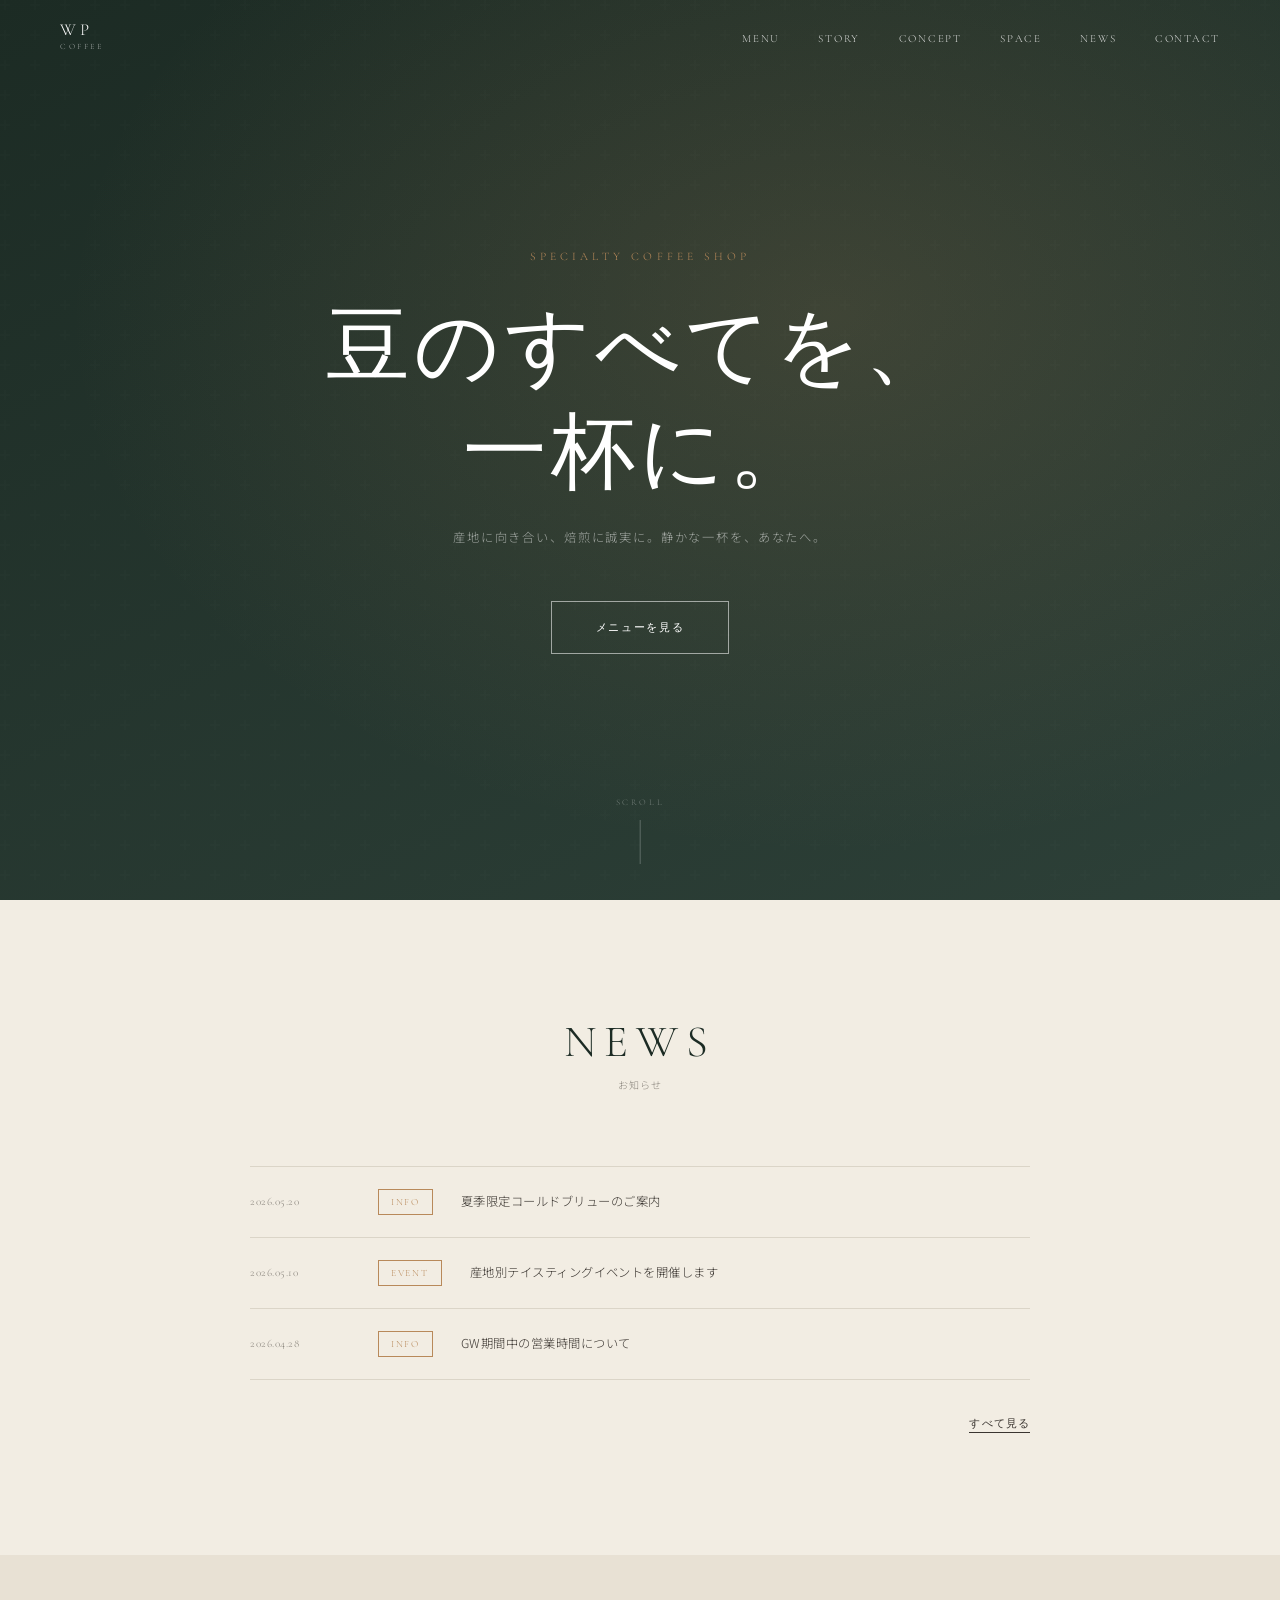
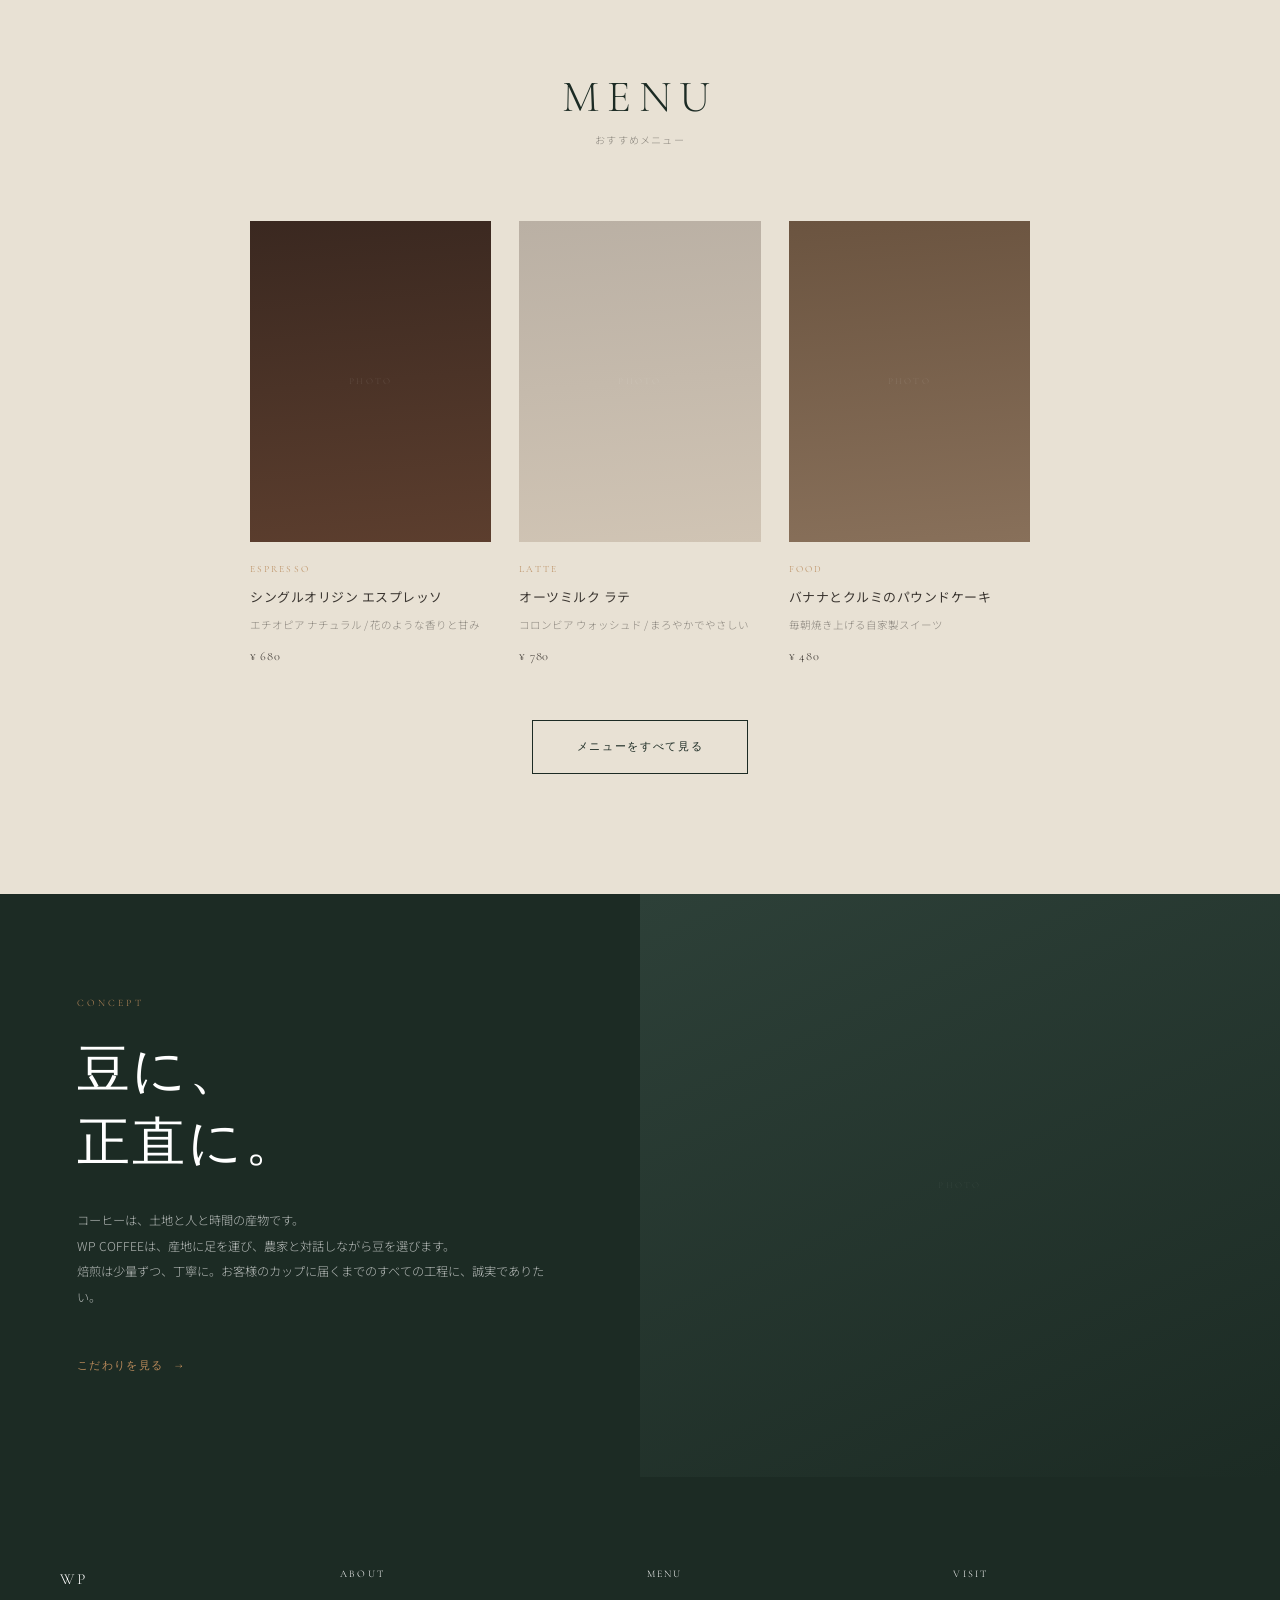
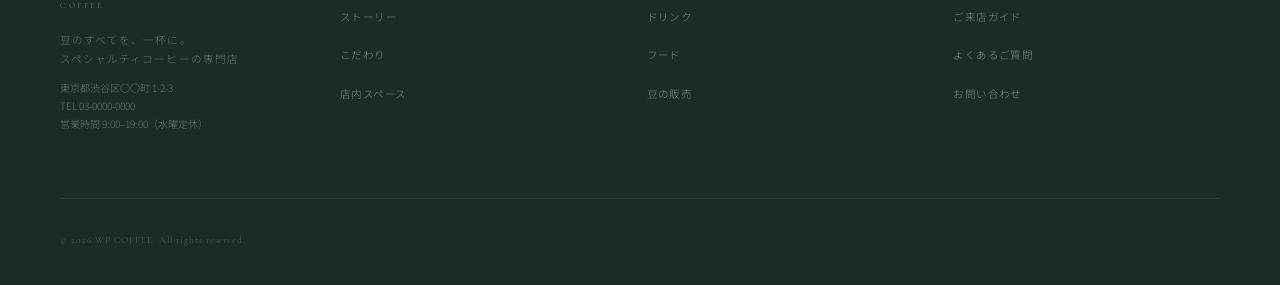
==== 静的デモサイト/wp-coffee/index.html @ 701dd7ac "init" ====
<!DOCTYPE html>
<html lang="ja">
<head>
  <meta charset="UTF-8">
  <meta name="viewport" content="width=device-width, initial-scale=1.0">
  <title>WP COFFEE</title>
  <link rel="stylesheet" href="css/style.css">
</head>
<body>

<!-- ============================================================
     HEADER
============================================================ -->
<header class="site-header">
  <a class="site-logo" href="index.html">
    WP
    <span class="site-logo__sub">COFFEE</span>
  </a>
  <nav class="site-nav">
    <ul class="site-nav__items">
      <li><a href="menu.html">MENU</a></li>
      <li><a href="story.html">STORY</a></li>
      <li><a href="concept.html">CONCEPT</a></li>
      <li><a href="space.html">SPACE</a></li>
      <li><a href="news.html">NEWS</a></li>
      <li><a href="contact.html">CONTACT</a></li>
    </ul>
  </nav>
</header>

<main>

  <!-- ============================================================
       HERO
  ============================================================ -->
  <section class="block-hero">
    <div class="block-hero__body">
      <p class="block-hero__eyebrow">SPECIALTY COFFEE SHOP</p>
      <h1 class="block-hero__title">豆のすべてを、<br>一杯に。</h1>
      <p class="block-hero__sub">産地に向き合い、焙煎に誠実に。静かな一杯を、あなたへ。</p>
      <a class="btn btn--light" href="menu.html">メニューを見る</a>
    </div>
    <p class="block-hero__scroll">SCROLL</p>
  </section>

  <!-- ============================================================
       NEWS
  ============================================================ -->
  <section class="block-news">
    <div class="container">
      <header class="section-head">
        <h2 class="section-head__en">NEWS</h2>
        <p class="section-head__ja">お知らせ</p>
      </header>
      <ul class="news-list">
        <li class="news-item">
          <a class="news-item__link" href="news-single.html">
            <time class="news-item__date" datetime="2026-05-20">2026.05.20</time>
            <span class="news-item__tag">INFO</span>
            <span class="news-item__title">夏季限定コールドブリューのご案内</span>
          </a>
        </li>
        <li class="news-item">
          <a class="news-item__link" href="news-single.html">
            <time class="news-item__date" datetime="2026-05-10">2026.05.10</time>
            <span class="news-item__tag">EVENT</span>
            <span class="news-item__title">産地別テイスティングイベントを開催します</span>
          </a>
        </li>
        <li class="news-item">
          <a class="news-item__link" href="news-single.html">
            <time class="news-item__date" datetime="2026-04-28">2026.04.28</time>
            <span class="news-item__tag">INFO</span>
            <span class="news-item__title">GW期間中の営業時間について</span>
          </a>
        </li>
      </ul>
      <p class="more-link"><a href="news.html">すべて見る</a></p>
    </div>
  </section>

  <!-- ============================================================
       FEATURED MENU
  ============================================================ -->
  <section class="block-menu">
    <div class="container">
      <header class="section-head">
        <h2 class="section-head__en">MENU</h2>
        <p class="section-head__ja">おすすめメニュー</p>
      </header>
      <ul class="menu-grid">
        <li class="menu-card">
          <a class="menu-card__link" href="menu-single.html">
            <figure class="menu-card__fig">
              <div class="ph">PHOTO</div>
            </figure>
            <div class="menu-card__body">
              <span class="menu-card__cat">ESPRESSO</span>
              <h3 class="menu-card__name">シングルオリジン エスプレッソ</h3>
              <p class="menu-card__desc">エチオピア ナチュラル / 花のような香りと甘み</p>
              <p class="menu-card__price">¥ 680</p>
            </div>
          </a>
        </li>
        <li class="menu-card">
          <a class="menu-card__link" href="menu-single.html">
            <figure class="menu-card__fig">
              <div class="ph">PHOTO</div>
            </figure>
            <div class="menu-card__body">
              <span class="menu-card__cat">LATTE</span>
              <h3 class="menu-card__name">オーツミルク ラテ</h3>
              <p class="menu-card__desc">コロンビア ウォッシュド / まろやかでやさしい</p>
              <p class="menu-card__price">¥ 780</p>
            </div>
          </a>
        </li>
        <li class="menu-card">
          <a class="menu-card__link" href="menu-single.html">
            <figure class="menu-card__fig">
              <div class="ph">PHOTO</div>
            </figure>
            <div class="menu-card__body">
              <span class="menu-card__cat">FOOD</span>
              <h3 class="menu-card__name">バナナとクルミのパウンドケーキ</h3>
              <p class="menu-card__desc">毎朝焼き上げる自家製スイーツ</p>
              <p class="menu-card__price">¥ 480</p>
            </div>
          </a>
        </li>
      </ul>
      <div class="cta-wrap">
        <a class="btn btn--dark" href="menu.html">メニューをすべて見る</a>
      </div>
    </div>
  </section>

  <!-- ============================================================
       CONCEPT TEASER
  ============================================================ -->
  <section class="block-concept">
    <div class="block-concept__text">
      <p class="block-concept__label">CONCEPT</p>
      <h2 class="block-concept__title">豆に、<br>正直に。</h2>
      <p class="block-concept__body">
        コーヒーは、土地と人と時間の産物です。<br>
        WP COFFEEは、産地に足を運び、農家と対話しながら豆を選びます。<br>
        焙煎は少量ずつ、丁寧に。お客様のカップに届くまでのすべての工程に、誠実でありたい。
      </p>
      <a class="arrow-link block-concept__link" href="concept.html">こだわりを見る</a>
    </div>
    <div class="block-concept__visual">
      <div class="ph">PHOTO</div>
    </div>
  </section>

</main>

<!-- ============================================================
     FOOTER
============================================================ -->
<footer class="site-footer">
  <div class="footer-inner">
    <div class="footer-brand">
      <p class="footer-logo">
        WP
        <span class="footer-logo__sub">COFFEE</span>
      </p>
      <p class="footer-tagline">豆のすべてを、一杯に。<br>スペシャルティコーヒーの専門店</p>
      <address class="footer-address">
        東京都渋谷区〇〇町 1-2-3<br>
        TEL 03-0000-0000<br>
        営業時間 9:00–19:00（水曜定休）
      </address>
    </div>
    <nav class="footer-nav-grid">
      <div class="footer-nav-group">
        <p class="footer-nav-group__heading">ABOUT</p>
        <ul class="footer-nav-group__items">
          <li><a href="story.html">ストーリー</a></li>
          <li><a href="concept.html">こだわり</a></li>
          <li><a href="space.html">店内スペース</a></li>
        </ul>
      </div>
      <div class="footer-nav-group">
        <p class="footer-nav-group__heading">MENU</p>
        <ul class="footer-nav-group__items">
          <li><a href="menu.html">ドリンク</a></li>
          <li><a href="menu.html">フード</a></li>
          <li><a href="menu.html">豆の販売</a></li>
        </ul>
      </div>
      <div class="footer-nav-group">
        <p class="footer-nav-group__heading">VISIT</p>
        <ul class="footer-nav-group__items">
          <li><a href="visit.html">ご来店ガイド</a></li>
          <li><a href="faq.html">よくあるご質問</a></li>
          <li><a href="contact.html">お問い合わせ</a></li>
        </ul>
      </div>
    </nav>
  </div>
  <p class="footer-copy">© 2026 WP COFFEE. All rights reserved.</p>
</footer>

</body>
</html>
---- 静的デモサイト/wp-coffee/css/style.css ----
@charset "utf-8";

@import url('https://fonts.googleapis.com/css2?family=Cormorant+Garamond:ital,wght@0,300;0,400;0,500;1,300;1,400&family=Noto+Sans+JP:wght@300;400&display=swap');

/* =============================================
   TOKENS
============================================= */
:root {
  --c-dark:        #1c2b24;
  --c-dark-mid:    #2d4038;
  --c-cream:       #f2ede3;
  --c-cream-dark:  #e8e1d4;
  --c-accent:      #b8895a;
  --c-text:        #3a3530;
  --c-muted:       #8a857d;
  --c-border:      #dbd5c8;
  --c-white:       #ffffff;

  --f-display: 'Cormorant Garamond', Georgia, serif;
  --f-sans:    'Noto Sans JP', sans-serif;

  --w-content: 900px;
  --w-wide:    1200px;

  --space-section: clamp(80px, 10vw, 120px);
  --space-side:    clamp(24px, 5vw, 60px);
}

/* =============================================
   RESET
============================================= */
*, *::before, *::after { box-sizing: border-box; margin: 0; padding: 0; }
html { font-size: clamp(14px, 1vw, 15px); scroll-behavior: smooth; }
body {
  font-family: var(--f-sans);
  color: var(--c-text);
  background: var(--c-cream);
  line-height: 1.9;
  font-weight: 300;
  -webkit-font-smoothing: antialiased;
}
img  { display: block; width: 100%; height: 100%; object-fit: cover; }
ul   { list-style: none; }
a    { color: inherit; text-decoration: none; }
figure { margin: 0; }

/* =============================================
   LAYOUT UTILITIES
============================================= */
.container {
  max-width: var(--w-content);
  margin-inline: auto;
  padding-inline: var(--space-side);
}
.container--wide {
  max-width: var(--w-wide);
  margin-inline: auto;
  padding-inline: var(--space-side);
}

/* =============================================
   SECTION HEADING
============================================= */
.section-head {
  text-align: center;
  margin-bottom: clamp(48px, 7vw, 72px);
}
.section-head__en {
  font-family: var(--f-display);
  font-weight: 300;
  font-size: clamp(2.2rem, 4.5vw, 3.2rem);
  letter-spacing: 0.18em;
  color: var(--c-dark);
  line-height: 1;
}
.section-head__ja {
  font-size: 0.72rem;
  letter-spacing: 0.12em;
  color: var(--c-muted);
  margin-top: 10px;
}

/* =============================================
   BUTTONS
============================================= */
.btn {
  display: inline-block;
  padding: 15px 44px;
  font-family: var(--f-display);
  font-size: 0.8rem;
  letter-spacing: 0.15em;
  border: 1px solid currentColor;
  transition: background 0.3s, color 0.3s;
  cursor: pointer;
}
.btn--light {
  color: var(--c-white);
  border-color: rgba(255,255,255,0.55);
}
.btn--light:hover { background: var(--c-white); color: var(--c-dark); }

.btn--dark { color: var(--c-dark); }
.btn--dark:hover { background: var(--c-dark); color: var(--c-cream); }

.arrow-link {
  font-family: var(--f-display);
  font-size: 0.82rem;
  letter-spacing: 0.12em;
  display: inline-flex;
  align-items: center;
  gap: 12px;
  transition: gap 0.3s;
}
.arrow-link::after { content: '→'; }
.arrow-link:hover  { gap: 20px; }

/* =============================================
   IMAGE PLACEHOLDER (remove when real photos)
============================================= */
.ph {
  width: 100%;
  height: 100%;
  display: flex;
  align-items: center;
  justify-content: center;
  font-family: var(--f-display);
  font-size: 0.65rem;
  letter-spacing: 0.25em;
}

/* =============================================
   SITE HEADER
============================================= */
.site-header {
  position: fixed;
  inset-block-start: 0;
  inset-inline: 0;
  z-index: 100;
  padding: 22px var(--space-side);
  display: flex;
  align-items: center;
  justify-content: space-between;
  background: transparent;
  transition: background 0.4s;
}
.site-header.is-filled {
  background: rgba(28,43,36,0.95);
  backdrop-filter: blur(8px);
}

.site-logo {
  font-family: var(--f-display);
  font-weight: 300;
  font-size: 1.2rem;
  letter-spacing: 0.22em;
  color: var(--c-white);
  line-height: 1;
}
.site-logo__sub {
  font-size: 0.58rem;
  letter-spacing: 0.32em;
  display: block;
  margin-top: 3px;
  opacity: 0.6;
}

.site-nav__items {
  display: flex;
  gap: clamp(20px, 3vw, 44px);
}
.site-nav__items a {
  font-family: var(--f-display);
  font-size: 0.78rem;
  letter-spacing: 0.16em;
  color: rgba(255,255,255,0.82);
  transition: color 0.2s;
}
.site-nav__items a:hover { color: var(--c-white); }

/* =============================================
   HERO
============================================= */
.block-hero {
  height: 100svh;
  min-height: 620px;
  background: linear-gradient(155deg, var(--c-dark) 0%, var(--c-dark-mid) 100%);
  position: relative;
  display: grid;
  place-items: center;
  text-align: center;
  color: var(--c-white);
  overflow: hidden;
}
.block-hero::before {
  content: '';
  position: absolute;
  inset: 0;
  background: radial-gradient(ellipse at 65% 35%, rgba(184,137,90,0.18) 0%, transparent 65%);
  pointer-events: none;
}
.block-hero::after {
  content: '';
  position: absolute;
  inset: 0;
  background: url("data:image/svg+xml,%3Csvg width='60' height='60' viewBox='0 0 60 60' xmlns='http://www.w3.org/2000/svg'%3E%3Cg fill='none' fill-rule='evenodd'%3E%3Cg fill='%23ffffff' fill-opacity='0.015'%3E%3Cpath d='M36 34v-4h-2v4h-4v2h4v4h2v-4h4v-2h-4zm0-30V0h-2v4h-4v2h4v4h2V6h4V4h-4zM6 34v-4H4v4H0v2h4v4h2v-4h4v-2H6zM6 4V0H4v4H0v2h4v4h2V6h4V4H6z'/%3E%3C/g%3E%3C/g%3E%3C/svg%3E");
  pointer-events: none;
  opacity: 0.6;
}

.block-hero__body {
  position: relative;
  z-index: 1;
  padding: 0 var(--space-side);
}
.block-hero__eyebrow {
  font-family: var(--f-display);
  font-size: clamp(0.7rem, 1.5vw, 0.82rem);
  letter-spacing: 0.35em;
  color: var(--c-accent);
  margin-bottom: 28px;
}
.block-hero__title {
  font-family: var(--f-display);
  font-size: clamp(3rem, 8vw, 6rem);
  font-weight: 300;
  letter-spacing: 0.05em;
  line-height: 1.25;
  margin-bottom: 20px;
}
.block-hero__sub {
  font-size: clamp(0.75rem, 1.5vw, 0.88rem);
  font-weight: 300;
  letter-spacing: 0.15em;
  color: rgba(255,255,255,0.55);
  margin-bottom: 52px;
}

.block-hero__scroll {
  position: absolute;
  bottom: 36px;
  left: 50%;
  translate: -50% 0;
  font-family: var(--f-display);
  font-size: 0.62rem;
  letter-spacing: 0.3em;
  color: rgba(255,255,255,0.35);
  display: flex;
  flex-direction: column;
  align-items: center;
  gap: 10px;
}
.block-hero__scroll::after {
  content: '';
  width: 1px;
  height: 44px;
  background: rgba(255,255,255,0.25);
}

/* =============================================
   NEWS
============================================= */
.block-news {
  padding-block: var(--space-section);
  background: var(--c-cream);
}
.news-list { border-top: 1px solid var(--c-border); }
.news-item  { border-bottom: 1px solid var(--c-border); }

.news-item__link {
  display: grid;
  grid-template-columns: 100px auto 1fr;
  align-items: center;
  gap: 28px;
  padding: 22px 0;
  transition: opacity 0.25s;
}
.news-item__link:hover { opacity: 0.55; }

.news-item__date {
  font-family: var(--f-display);
  font-size: 0.8rem;
  letter-spacing: 0.05em;
  color: var(--c-muted);
}
.news-item__tag {
  font-family: var(--f-display);
  font-size: 0.68rem;
  letter-spacing: 0.18em;
  color: var(--c-accent);
  border: 1px solid var(--c-accent);
  padding: 3px 12px;
  white-space: nowrap;
}
.news-item__title {
  font-size: 0.88rem;
  font-weight: 300;
  letter-spacing: 0.04em;
}
.block-news .more-link {
  margin-top: 28px;
  text-align: right;
}
.block-news .more-link a {
  font-family: var(--f-display);
  font-size: 0.8rem;
  letter-spacing: 0.1em;
  border-bottom: 1px solid var(--c-text);
  padding-bottom: 2px;
  transition: opacity 0.2s;
}
.block-news .more-link a:hover { opacity: 0.55; }

/* =============================================
   FEATURED MENU
============================================= */
.block-menu {
  padding-block: var(--space-section);
  background: var(--c-cream-dark);
}
.menu-grid {
  display: grid;
  grid-template-columns: repeat(3, 1fr);
  gap: 28px;
}
.menu-card__link { display: block; }

.menu-card__fig {
  aspect-ratio: 3 / 4;
  overflow: hidden;
  margin-bottom: 18px;
  transition: opacity 0.35s;
}
.menu-card__link:hover .menu-card__fig { opacity: 0.85; }

.menu-card:nth-child(1) .menu-card__fig { background: linear-gradient(175deg,#3a2820 0%,#5c3e2e 100%); }
.menu-card:nth-child(2) .menu-card__fig { background: linear-gradient(175deg,#bab0a4 0%,#d0c4b4 100%); }
.menu-card:nth-child(3) .menu-card__fig { background: linear-gradient(175deg,#6b5440 0%,#88705a 100%); }
.menu-card .ph { color: rgba(255,255,255,0.12); }

.menu-card__cat {
  font-family: var(--f-display);
  font-size: 0.68rem;
  letter-spacing: 0.22em;
  color: var(--c-accent);
  display: block;
  margin-bottom: 8px;
}
.menu-card__name {
  font-size: 0.92rem;
  font-weight: 400;
  letter-spacing: 0.04em;
  line-height: 1.6;
  margin-bottom: 8px;
}
.menu-card__desc {
  font-size: 0.75rem;
  color: var(--c-muted);
  margin-bottom: 10px;
}
.menu-card__price {
  font-family: var(--f-display);
  font-size: 0.88rem;
  letter-spacing: 0.06em;
}

.block-menu .cta-wrap {
  text-align: center;
  margin-top: 52px;
}

/* =============================================
   CONCEPT TEASER
============================================= */
.block-concept {
  display: grid;
  grid-template-columns: 1fr 1fr;
  min-height: 580px;
}
.block-concept__text {
  background: var(--c-dark);
  color: var(--c-white);
  padding: clamp(64px, 8vw, 100px) clamp(48px, 6vw, 88px);
  display: flex;
  flex-direction: column;
  justify-content: center;
}
.block-concept__label {
  font-family: var(--f-display);
  font-size: 0.7rem;
  letter-spacing: 0.32em;
  color: var(--c-accent);
  margin-bottom: 24px;
}
.block-concept__title {
  font-family: var(--f-display);
  font-size: clamp(2.2rem, 4.5vw, 3.8rem);
  font-weight: 300;
  line-height: 1.35;
  letter-spacing: 0.05em;
  margin-bottom: 28px;
}
.block-concept__body {
  font-size: 0.875rem;
  font-weight: 300;
  line-height: 2.1;
  color: rgba(255,255,255,0.68);
  margin-bottom: 44px;
}
.block-concept__link {
  color: var(--c-accent);
}
.block-concept__visual {
  background: linear-gradient(155deg, #2d4038 0%, #1c2b24 100%);
  position: relative;
}
.block-concept__visual .ph { color: rgba(255,255,255,0.07); }

/* =============================================
   SITE FOOTER
============================================= */
.site-footer {
  background: var(--c-dark);
  color: rgba(255,255,255,0.55);
  padding: clamp(64px, 8vw, 88px) var(--space-side) 36px;
}
.footer-inner {
  max-width: var(--w-wide);
  margin-inline: auto;
  display: grid;
  grid-template-columns: 220px 1fr;
  gap: 60px;
  padding-bottom: 64px;
  border-bottom: 1px solid rgba(255,255,255,0.08);
  margin-bottom: 32px;
}
.footer-logo {
  font-family: var(--f-display);
  font-weight: 300;
  font-size: 1.1rem;
  letter-spacing: 0.22em;
  color: var(--c-white);
}
.footer-logo__sub {
  font-size: 0.58rem;
  letter-spacing: 0.32em;
  display: block;
  margin-top: 4px;
  color: rgba(255,255,255,0.4);
}
.footer-tagline {
  font-size: 0.75rem;
  letter-spacing: 0.1em;
  color: rgba(255,255,255,0.35);
  margin-top: 18px;
  line-height: 1.8;
}
.footer-address {
  font-size: 0.72rem;
  color: rgba(255,255,255,0.35);
  margin-top: 10px;
  line-height: 1.8;
  font-style: normal;
}

.footer-nav-grid {
  display: grid;
  grid-template-columns: repeat(3, 1fr);
  gap: 40px;
  align-content: start;
}
.footer-nav-group__heading {
  font-family: var(--f-display);
  font-size: 0.72rem;
  letter-spacing: 0.22em;
  color: var(--c-white);
  margin-bottom: 18px;
}
.footer-nav-group__items li { margin-bottom: 12px; }
.footer-nav-group__items a {
  font-size: 0.75rem;
  letter-spacing: 0.04em;
  color: rgba(255,255,255,0.45);
  transition: color 0.2s;
}
.footer-nav-group__items a:hover { color: var(--c-white); }

.footer-copy {
  max-width: var(--w-wide);
  margin-inline: auto;
  font-family: var(--f-display);
  font-size: 0.68rem;
  letter-spacing: 0.1em;
  color: rgba(255,255,255,0.25);
}

/* =============================================
   PAGE BODY (text-heavy pages)
============================================= */
.page-body {
  padding-block: var(--space-section);
  background: var(--c-cream);
}
.page-body--alt { background: var(--c-cream-dark); }

.page-lead {
  font-family: var(--f-display);
  font-size: clamp(1.1rem, 2.5vw, 1.5rem);
  font-weight: 300;
  letter-spacing: 0.05em;
  line-height: 1.8;
  color: var(--c-dark);
  margin-bottom: 48px;
}
.page-text {
  font-size: 0.88rem;
  line-height: 2.2;
  font-weight: 300;
}
.page-text + .page-text { margin-top: 24px; }

/* =============================================
   INFO SECTIONS (visit / access)
============================================= */
.info-section { margin-bottom: 64px; }
.info-section:last-child { margin-bottom: 0; }
.info-section__heading {
  font-family: var(--f-display);
  font-size: 1.2rem;
  font-weight: 300;
  letter-spacing: 0.1em;
  color: var(--c-dark);
  border-bottom: 1px solid var(--c-border);
  padding-bottom: 12px;
  margin-bottom: 28px;
}
.info-section__heading span {
  font-size: 0.7rem;
  letter-spacing: 0.2em;
  color: var(--c-accent);
  margin-left: 16px;
}

/* =============================================
   CONTACT FORM
============================================= */
.form-block { max-width: 640px; margin-inline: auto; }
.form-row { margin-bottom: 32px; }
.form-label {
  display: block;
  font-family: var(--f-display);
  font-size: 0.75rem;
  letter-spacing: 0.18em;
  color: var(--c-dark);
  margin-bottom: 10px;
}
.form-label .required {
  color: var(--c-accent);
  font-size: 0.65rem;
  margin-left: 8px;
}
.form-input,
.form-textarea {
  width: 100%;
  padding: 14px 18px;
  background: var(--c-white);
  border: 1px solid var(--c-border);
  font-family: var(--f-sans);
  font-size: 0.88rem;
  font-weight: 300;
  color: var(--c-text);
  outline: none;
  transition: border-color 0.2s;
  -webkit-appearance: none;
}
.form-input:focus,
.form-textarea:focus { border-color: var(--c-dark); }
.form-textarea { resize: vertical; min-height: 180px; line-height: 1.8; }
.form-note {
  font-size: 0.75rem;
  color: var(--c-muted);
  line-height: 1.9;
  margin-bottom: 40px;
}
.form-submit { text-align: center; }

/* =============================================
   NEWS ARCHIVE
============================================= */
.pagination {
  display: flex;
  justify-content: center;
  gap: 8px;
  margin-top: 56px;
}
.pagination a,
.pagination span {
  font-family: var(--f-display);
  font-size: 0.82rem;
  letter-spacing: 0.1em;
  width: 40px;
  height: 40px;
  display: grid;
  place-items: center;
  border: 1px solid var(--c-border);
  transition: background 0.2s, color 0.2s;
}
.pagination a:hover { background: var(--c-dark); color: var(--c-white); border-color: var(--c-dark); }
.pagination .is-current { background: var(--c-dark); color: var(--c-white); border-color: var(--c-dark); }

/* =============================================
   NEWS SINGLE
============================================= */
.article-wrap {
  padding-block: var(--space-section);
  background: var(--c-cream);
}
.article-header {
  margin-bottom: 40px;
  padding-bottom: 32px;
  border-bottom: 1px solid var(--c-border);
}
.article-meta {
  display: flex;
  align-items: center;
  gap: 20px;
  margin-bottom: 16px;
}
.article-date {
  font-family: var(--f-display);
  font-size: 0.8rem;
  letter-spacing: 0.05em;
  color: var(--c-muted);
}
.article-cat {
  font-family: var(--f-display);
  font-size: 0.68rem;
  letter-spacing: 0.18em;
  color: var(--c-accent);
  border: 1px solid var(--c-accent);
  padding: 3px 12px;
}
.article-title {
  font-family: var(--f-display);
  font-size: clamp(1.4rem, 3vw, 2rem);
  font-weight: 300;
  letter-spacing: 0.05em;
  line-height: 1.5;
}
.article-thumb {
  aspect-ratio: 16 / 7;
  overflow: hidden;
  background: linear-gradient(155deg, #3a4838, #506450);
  margin-bottom: 48px;
}
.article-body {
  font-size: 0.9rem;
  font-weight: 300;
  line-height: 2.3;
}
.article-body p + p { margin-top: 24px; }
.article-body h2 {
  font-family: var(--f-display);
  font-size: 1.3rem;
  font-weight: 300;
  letter-spacing: 0.06em;
  color: var(--c-dark);
  margin: 48px 0 20px;
}

.article-nav {
  display: grid;
  grid-template-columns: 1fr 1fr;
  gap: 1px;
  background: var(--c-border);
  margin-top: 64px;
  border-top: 1px solid var(--c-border);
}
.article-nav__item {
  background: var(--c-cream);
  padding: 24px 28px;
  transition: background 0.2s;
}
.article-nav__item:hover { background: var(--c-cream-dark); }
.article-nav__label {
  font-family: var(--f-display);
  font-size: 0.65rem;
  letter-spacing: 0.25em;
  color: var(--c-accent);
  margin-bottom: 8px;
}
.article-nav__title { font-size: 0.82rem; font-weight: 300; line-height: 1.6; }

/* =============================================
   MENU ARCHIVE
============================================= */
.cat-tabs {
  display: flex;
  gap: 0;
  border-bottom: 1px solid var(--c-border);
  margin-bottom: 56px;
}
.cat-tab {
  font-family: var(--f-display);
  font-size: 0.78rem;
  letter-spacing: 0.18em;
  padding: 14px 32px;
  color: var(--c-muted);
  border-bottom: 2px solid transparent;
  margin-bottom: -1px;
  cursor: pointer;
  transition: color 0.2s, border-color 0.2s;
}
.cat-tab.is-active,
.cat-tab:hover { color: var(--c-dark); border-bottom-color: var(--c-dark); }

.menu-grid--wide {
  display: grid;
  grid-template-columns: repeat(3, 1fr);
  gap: 36px 28px;
}

/* =============================================
   MENU SINGLE
============================================= */
.menu-single {
  padding-block: var(--space-section);
  background: var(--c-cream);
}
.menu-single__inner {
  display: grid;
  grid-template-columns: 1fr 1fr;
  gap: clamp(48px, 7vw, 88px);
  align-items: start;
  max-width: var(--w-wide);
  margin-inline: auto;
  padding-inline: var(--space-side);
}
.menu-single__fig {
  aspect-ratio: 4 / 5;
  overflow: hidden;
  background: linear-gradient(175deg, #3a2820, #5c3e2e);
  position: sticky;
  top: 100px;
}
.menu-single__cat {
  font-family: var(--f-display);
  font-size: 0.7rem;
  letter-spacing: 0.22em;
  color: var(--c-accent);
  margin-bottom: 12px;
}
.menu-single__name {
  font-family: var(--f-display);
  font-size: clamp(1.6rem, 3.5vw, 2.4rem);
  font-weight: 300;
  letter-spacing: 0.05em;
  line-height: 1.4;
  color: var(--c-dark);
  margin-bottom: 8px;
}
.menu-single__name-en {
  font-family: var(--f-display);
  font-size: 0.75rem;
  letter-spacing: 0.2em;
  color: var(--c-muted);
  margin-bottom: 24px;
}
.menu-single__price {
  font-family: var(--f-display);
  font-size: 1.8rem;
  font-weight: 300;
  letter-spacing: 0.05em;
  color: var(--c-dark);
  margin-bottom: 32px;
}
.menu-single__price span { font-size: 0.8rem; letter-spacing: 0.1em; color: var(--c-muted); margin-left: 4px; }
.menu-single__desc {
  font-size: 0.88rem;
  font-weight: 300;
  line-height: 2.2;
  margin-bottom: 40px;
  padding-bottom: 40px;
  border-bottom: 1px solid var(--c-border);
}
.spec-table { width: 100%; border-collapse: collapse; font-size: 0.82rem; }
.spec-table th,
.spec-table td { padding: 14px 0; border-bottom: 1px solid var(--c-border); text-align: left; vertical-align: top; }
.spec-table th { width: 120px; color: var(--c-muted); font-weight: 300; font-size: 0.75rem; letter-spacing: 0.05em; }
.spec-table td { font-weight: 300; line-height: 1.7; }

/* =============================================
   SPACE PAGE
============================================= */
.space-section {
  display: grid;
  grid-template-columns: 1fr 1fr;
  min-height: 480px;
}
.space-section:nth-child(even) .space-section__fig { order: 2; }
.space-section:nth-child(even) .space-section__body { order: 1; }

.space-section__fig {
  overflow: hidden;
}
.space-section:nth-child(1) .space-section__fig { background: linear-gradient(155deg, #3a4838, #506450); }
.space-section:nth-child(2) .space-section__fig { background: linear-gradient(155deg, #4a3828, #6b5040); }
.space-section:nth-child(3) .space-section__fig { background: linear-gradient(155deg, #282828, #404040); }
.space-section .ph { color: rgba(255,255,255,0.09); }

.space-section__body {
  background: var(--c-cream);
  padding: clamp(48px, 7vw, 80px) clamp(40px, 6vw, 72px);
  display: flex;
  flex-direction: column;
  justify-content: center;
}
.space-section:nth-child(even) .space-section__body { background: var(--c-cream-dark); }

.space-section__num {
  font-family: var(--f-display);
  font-size: 2.5rem;
  font-weight: 300;
  color: rgba(184,137,90,0.25);
  line-height: 1;
  margin-bottom: 16px;
}
.space-section__title {
  font-family: var(--f-display);
  font-size: clamp(1.4rem, 3vw, 2rem);
  font-weight: 300;
  letter-spacing: 0.06em;
  color: var(--c-dark);
  margin-bottom: 6px;
}
.space-section__title-en {
  font-family: var(--f-display);
  font-size: 0.7rem;
  letter-spacing: 0.22em;
  color: var(--c-accent);
  margin-bottom: 24px;
  display: block;
}
.space-section__body p {
  font-size: 0.87rem;
  font-weight: 300;
  line-height: 2.1;
}

/* =============================================
   STORY PAGE
============================================= */
.story-quote {
  text-align: center;
  padding-block: var(--space-section);
  background: var(--c-dark);
  color: var(--c-white);
}
.story-quote__text {
  font-family: var(--f-display);
  font-size: clamp(1.4rem, 3.5vw, 2.5rem);
  font-weight: 300;
  letter-spacing: 0.08em;
  line-height: 1.7;
  max-width: 680px;
  margin-inline: auto;
  padding-inline: var(--space-side);
}
.story-quote__author {
  font-family: var(--f-display);
  font-size: 0.75rem;
  letter-spacing: 0.2em;
  color: var(--c-accent);
  margin-top: 32px;
}

/* =============================================
   404 PAGE
============================================= */
.block-404 {
  min-height: 100svh;
  display: grid;
  place-items: center;
  text-align: center;
  background: var(--c-cream);
  padding: var(--space-side);
}
.block-404__num {
  font-family: var(--f-display);
  font-size: clamp(6rem, 20vw, 14rem);
  font-weight: 300;
  letter-spacing: 0.1em;
  color: var(--c-dark);
  opacity: 0.12;
  line-height: 1;
  margin-bottom: 0;
}
.block-404__title {
  font-family: var(--f-display);
  font-size: clamp(1.2rem, 3vw, 2rem);
  font-weight: 300;
  letter-spacing: 0.1em;
  color: var(--c-dark);
  margin-bottom: 16px;
  margin-top: -2rem;
}
.block-404__body {
  font-size: 0.85rem;
  font-weight: 300;
  color: var(--c-muted);
  line-height: 2;
  margin-bottom: 40px;
}

/* =============================================
   CONCEPT PAGE
============================================= */
.page-eyebrow {
  background: var(--c-dark);
  color: var(--c-white);
  padding: clamp(100px, 14vw, 160px) var(--space-side) clamp(64px, 8vw, 96px);
  text-align: center;
}
.page-eyebrow__en {
  font-family: var(--f-display);
  font-size: clamp(2.5rem, 6vw, 4.5rem);
  font-weight: 300;
  letter-spacing: 0.18em;
  margin-bottom: 12px;
}
.page-eyebrow__ja {
  font-size: 0.8rem;
  letter-spacing: 0.15em;
  color: rgba(255,255,255,0.5);
}
.page-eyebrow__lead {
  font-family: var(--f-display);
  font-size: clamp(1rem, 2.5vw, 1.5rem);
  font-weight: 300;
  letter-spacing: 0.05em;
  margin-top: 28px;
  color: rgba(255,255,255,0.75);
}

/* Split Layout (image + text) */
.split {
  padding-block: var(--space-section);
}
.split--dark { background: var(--c-cream-dark); }
.split--light { background: var(--c-cream); }

.split__inner {
  max-width: var(--w-wide);
  margin-inline: auto;
  padding-inline: var(--space-side);
  display: grid;
  grid-template-columns: 1fr 1fr;
  gap: clamp(48px, 7vw, 96px);
  align-items: center;
}
.split__inner--flip { direction: rtl; }
.split__inner--flip > * { direction: ltr; }

.split__fig {
  aspect-ratio: 4 / 3;
  overflow: hidden;
}
.split:nth-of-type(1) .split__fig { background: linear-gradient(155deg,#2a3828,#3e5445); }
.split:nth-of-type(2) .split__fig { background: linear-gradient(155deg,#4a3628,#6b5040); }
.split:nth-of-type(3) .split__fig { background: linear-gradient(155deg,#3a3028,#5a4838); }
.split .ph { color: rgba(255,255,255,0.09); }

.split__body {}
.split__num {
  font-family: var(--f-display);
  font-size: 3rem;
  font-weight: 300;
  color: rgba(184,137,90,0.3);
  line-height: 1;
  margin-bottom: 16px;
  letter-spacing: 0.05em;
}
.split__heading {
  font-family: var(--f-display);
  font-size: clamp(1.5rem, 3vw, 2.2rem);
  font-weight: 400;
  letter-spacing: 0.05em;
  line-height: 1.4;
  margin-bottom: 6px;
  color: var(--c-dark);
}
.split__body p {
  font-size: 0.88rem;
  line-height: 2.1;
  font-weight: 300;
}

/* Feature trio */
.block-feature {
  padding-block: var(--space-section);
  background: var(--c-dark);
  color: var(--c-white);
}
.block-feature .section-head__en { color: var(--c-white); }
.block-feature .section-head__ja { color: rgba(255,255,255,0.4); }

.feature-trio {
  display: grid;
  grid-template-columns: repeat(3, 1fr);
  gap: 1px;
  background: rgba(255,255,255,0.08);
  border: 1px solid rgba(255,255,255,0.08);
}
.feature-item {
  padding: clamp(36px, 5vw, 56px) clamp(28px, 4vw, 44px);
  background: var(--c-dark);
}
.feature-item__num {
  font-family: var(--f-display);
  font-size: 2.5rem;
  font-weight: 300;
  color: var(--c-accent);
  opacity: 0.5;
  line-height: 1;
  margin-bottom: 20px;
}
.feature-item__title {
  font-family: var(--f-display);
  font-size: 1.4rem;
  font-weight: 300;
  letter-spacing: 0.06em;
  margin-bottom: 16px;
  color: var(--c-white);
}
.feature-item__body {
  font-size: 0.82rem;
  font-weight: 300;
  line-height: 2;
  color: rgba(255,255,255,0.6);
}

/* Bean table */
.block-table {
  padding-block: var(--space-section);
  background: var(--c-cream);
}
.data-table {
  width: 100%;
  border-collapse: collapse;
  font-size: 0.85rem;
}
.data-table thead tr {
  background: var(--c-dark);
  color: var(--c-white);
}
.data-table thead th {
  padding: 16px 20px;
  text-align: left;
  font-family: var(--f-display);
  font-weight: 300;
  letter-spacing: 0.1em;
  font-size: 0.8rem;
}
.data-table tbody tr {
  border-bottom: 1px solid var(--c-border);
}
.data-table tbody tr:nth-child(even) {
  background: var(--c-cream-dark);
}
.data-table tbody td {
  padding: 18px 20px;
  font-weight: 300;
  line-height: 1.7;
}
.data-table tbody td:first-child {
  font-family: var(--f-display);
  font-size: 0.9rem;
  color: var(--c-dark);
  font-weight: 400;
}

/* Award strip */
.block-award {
  padding-block: var(--space-section);
  background: var(--c-dark-mid);
  color: var(--c-white);
  text-align: center;
}
.block-award .section-head__en { color: rgba(255,255,255,0.9); }
.block-award .section-head__ja { color: rgba(255,255,255,0.4); }

.award-grid {
  display: grid;
  grid-template-columns: repeat(3, 1fr);
  gap: 32px;
}
.award-item {
  border: 1px solid rgba(255,255,255,0.12);
  padding: 36px 28px;
}
.award-item__year {
  font-family: var(--f-display);
  font-size: 0.7rem;
  letter-spacing: 0.2em;
  color: var(--c-accent);
  margin-bottom: 12px;
}
.award-item__title {
  font-family: var(--f-display);
  font-size: 1rem;
  font-weight: 300;
  letter-spacing: 0.05em;
  line-height: 1.6;
}
.award-item__source {
  font-size: 0.72rem;
  color: rgba(255,255,255,0.4);
  margin-top: 10px;
}
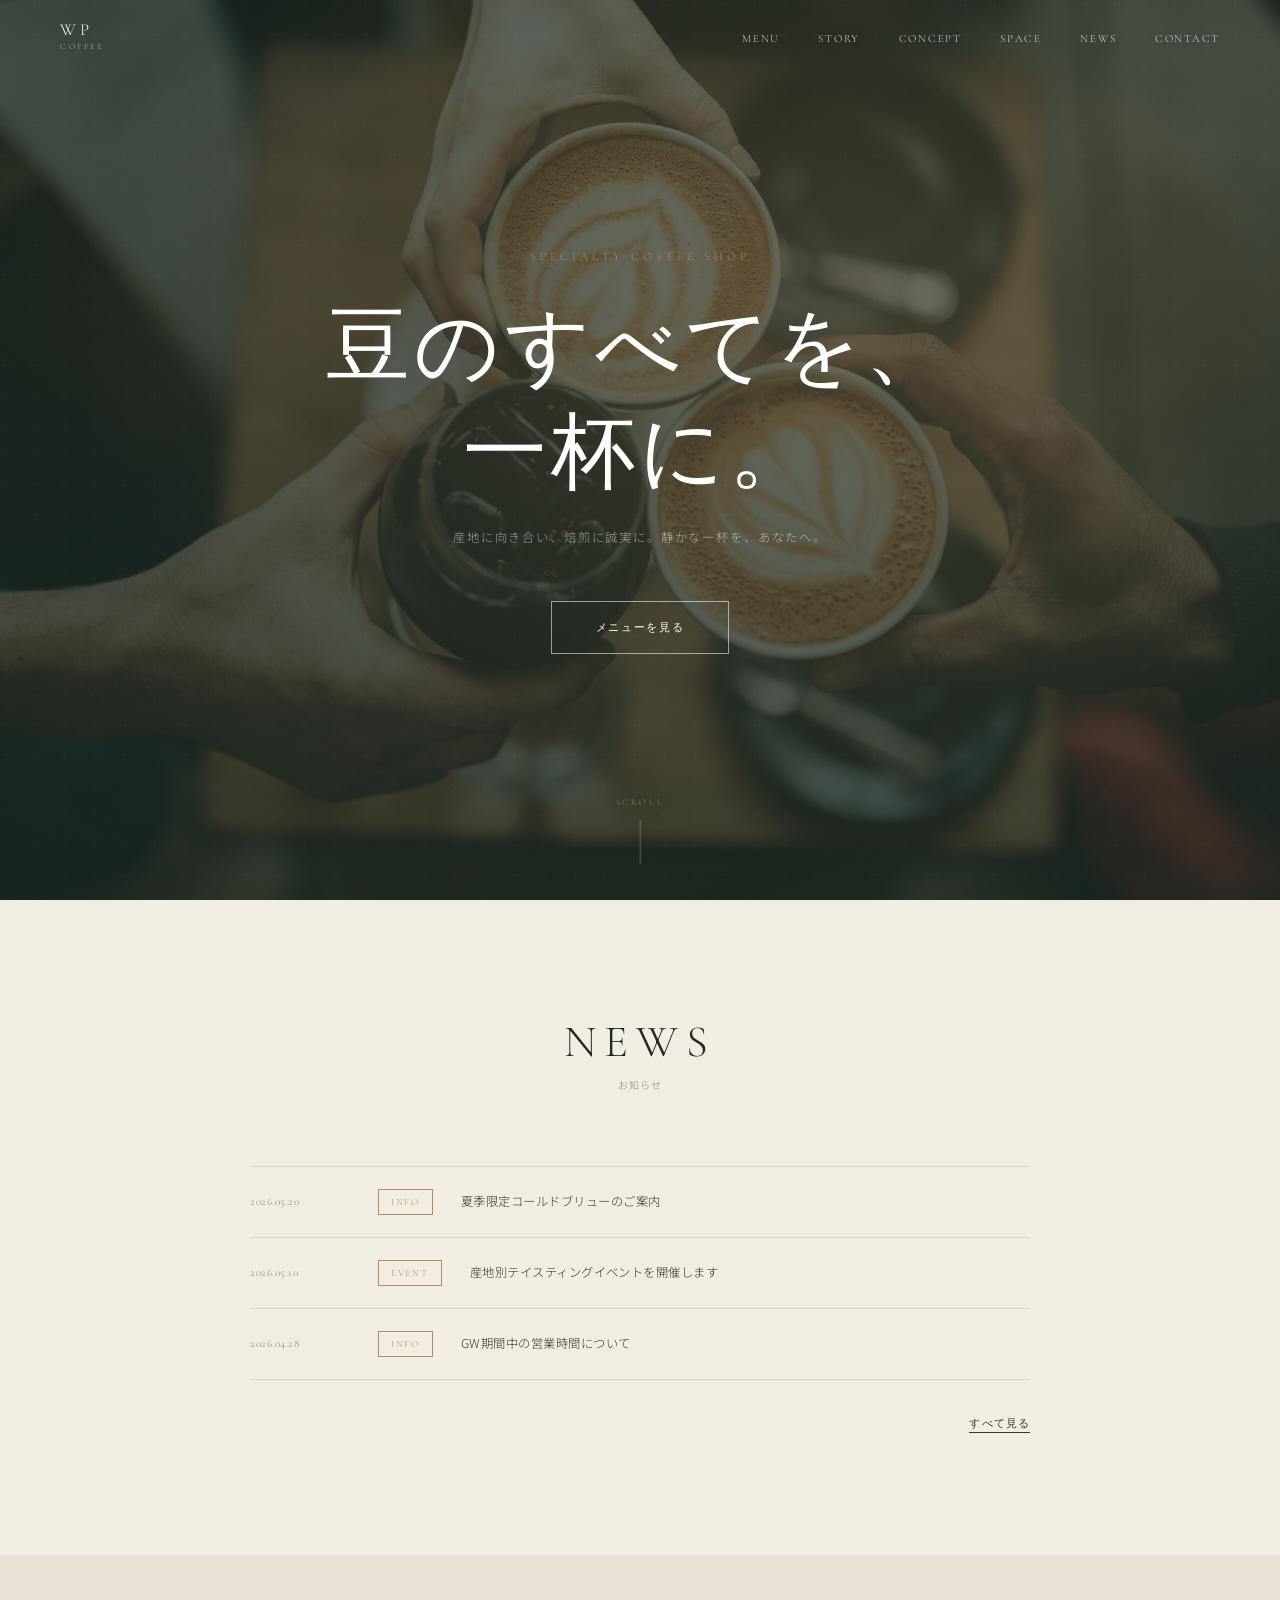
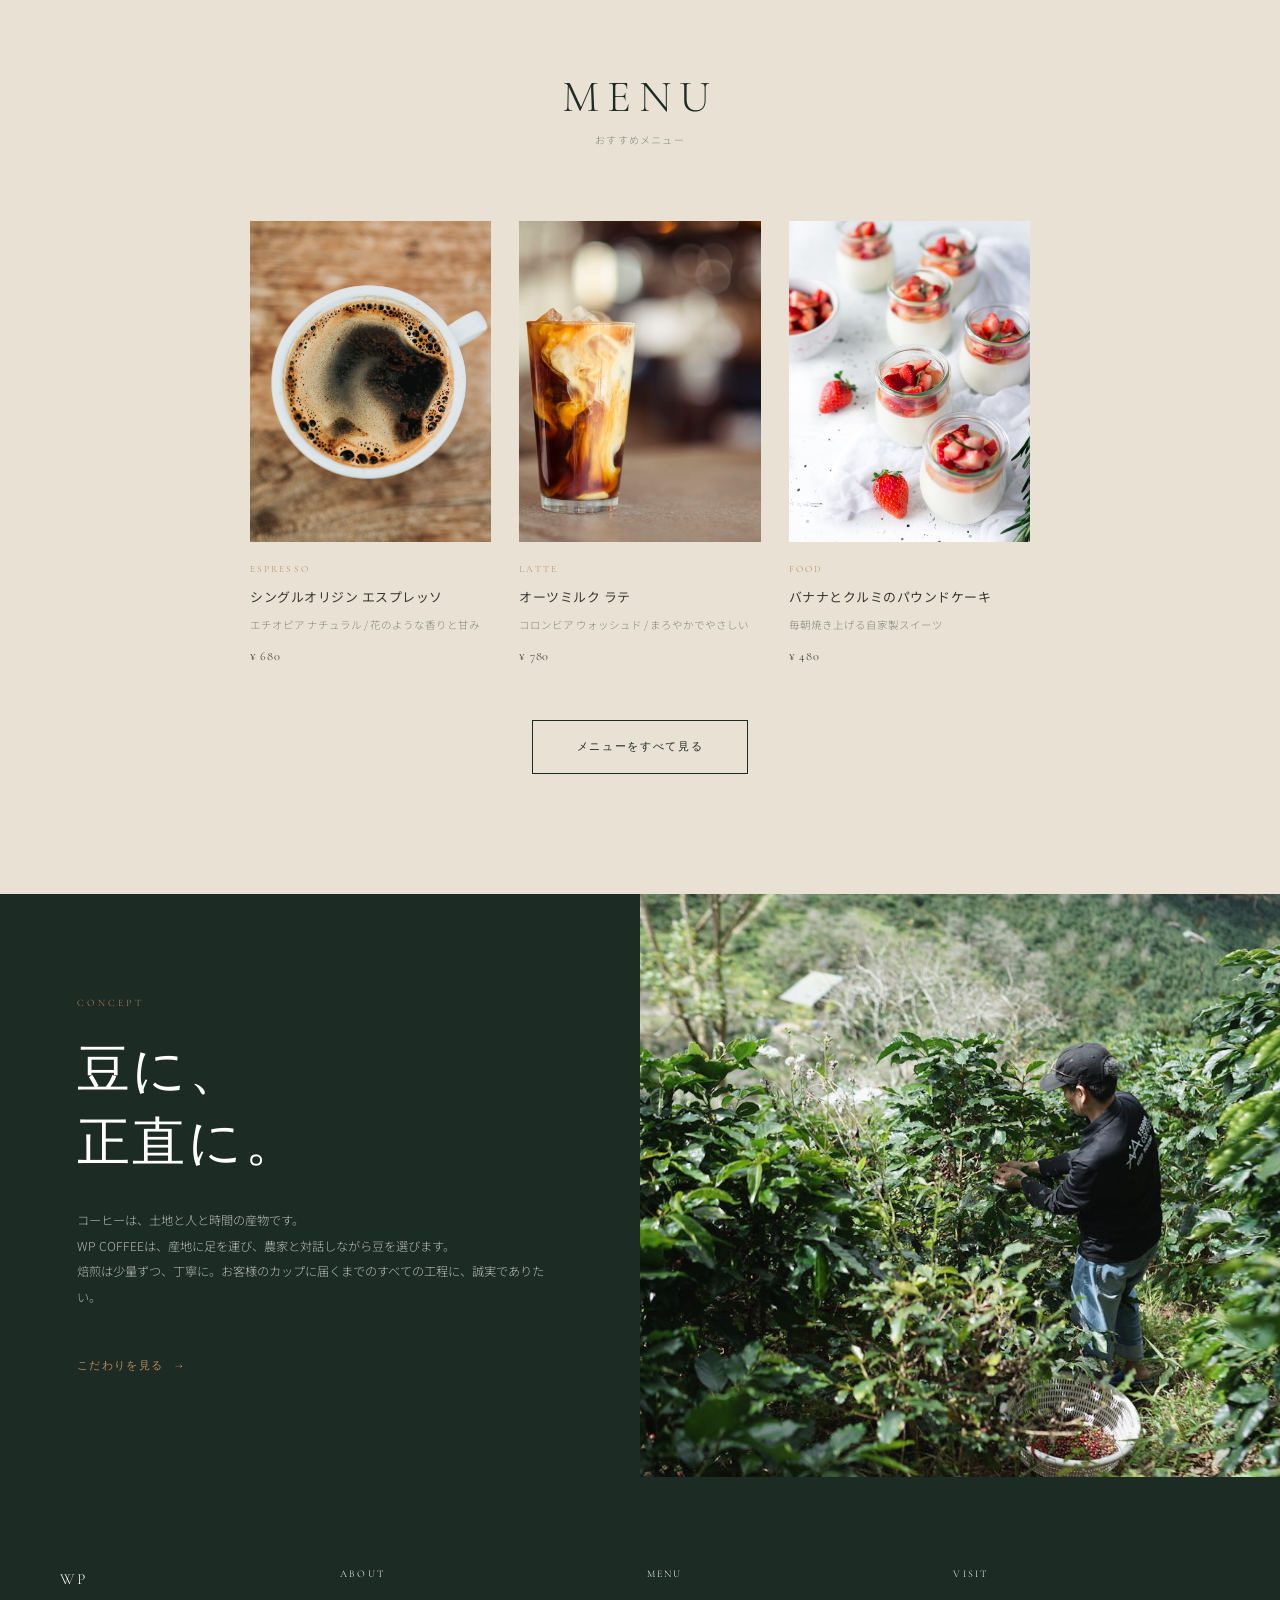
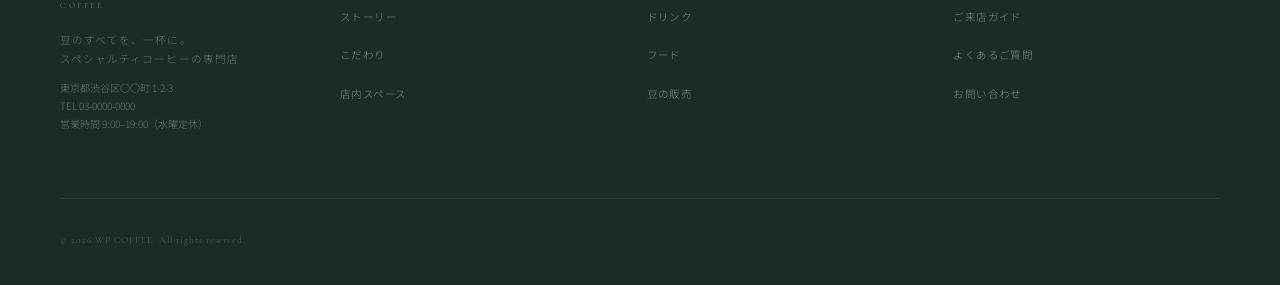
==== commit 15ca1a69: "wp-coffeeデモサイトのスタイル調整と画像素材を追加" ====
--- a/静的デモサイト/wp-coffee/index.html
+++ b/静的デモサイト/wp-coffee/index.html
@@ -92,7 +92,7 @@
         <li class="menu-card">
           <a class="menu-card__link" href="menu-single.html">
             <figure class="menu-card__fig">
-              <div class="ph">PHOTO</div>
+              <img src="images/menu/espresso.jpg" alt="シングルオリジン エスプレッソ">
             </figure>
             <div class="menu-card__body">
               <span class="menu-card__cat">ESPRESSO</span>
@@ -105,7 +105,7 @@
         <li class="menu-card">
           <a class="menu-card__link" href="menu-single.html">
             <figure class="menu-card__fig">
-              <div class="ph">PHOTO</div>
+              <img src="images/menu/latte.jpg" alt="オーツミルク ラテ">
             </figure>
             <div class="menu-card__body">
               <span class="menu-card__cat">LATTE</span>
@@ -118,7 +118,7 @@
         <li class="menu-card">
           <a class="menu-card__link" href="menu-single.html">
             <figure class="menu-card__fig">
-              <div class="ph">PHOTO</div>
+              <img src="images/menu/pound-cake.jpg" alt="バナナとクルミのパウンドケーキ">
             </figure>
             <div class="menu-card__body">
               <span class="menu-card__cat">FOOD</span>
@@ -150,7 +150,7 @@
       <a class="arrow-link block-concept__link" href="concept.html">こだわりを見る</a>
     </div>
     <div class="block-concept__visual">
-      <div class="ph">PHOTO</div>
+      <img src="images/concept/origin.jpg" alt="コーヒー農園で収穫された豆">
     </div>
   </section>
 
--- a/静的デモサイト/wp-coffee/css/style.css
+++ b/静的デモサイト/wp-coffee/css/style.css
@@ -183,7 +183,7 @@
 .block-hero {
   height: 100svh;
   min-height: 620px;
-  background: linear-gradient(155deg, var(--c-dark) 0%, var(--c-dark-mid) 100%);
+  background: linear-gradient(rgba(28,43,36,0.68), rgba(28,43,36,0.78)), url('../images/home/hero.jpg') center / cover no-repeat;
   position: relative;
   display: grid;
   place-items: center;
@@ -195,7 +195,7 @@
   content: '';
   position: absolute;
   inset: 0;
-  background: radial-gradient(ellipse at 65% 35%, rgba(184,137,90,0.18) 0%, transparent 65%);
+  background: radial-gradient(ellipse at 65% 35%, rgba(184,137,90,0.24) 0%, transparent 65%);
   pointer-events: none;
 }
 .block-hero::after {
@@ -410,10 +410,11 @@
   color: var(--c-accent);
 }
 .block-concept__visual {
-  background: linear-gradient(155deg, #2d4038 0%, #1c2b24 100%);
+  background: var(--c-dark);
   position: relative;
-}
-.block-concept__visual .ph { color: rgba(255,255,255,0.07); }
+  overflow: hidden;
+}
+.block-concept__visual img { filter: saturate(0.9) contrast(0.95); }
 
 /* =============================================
    SITE FOOTER
